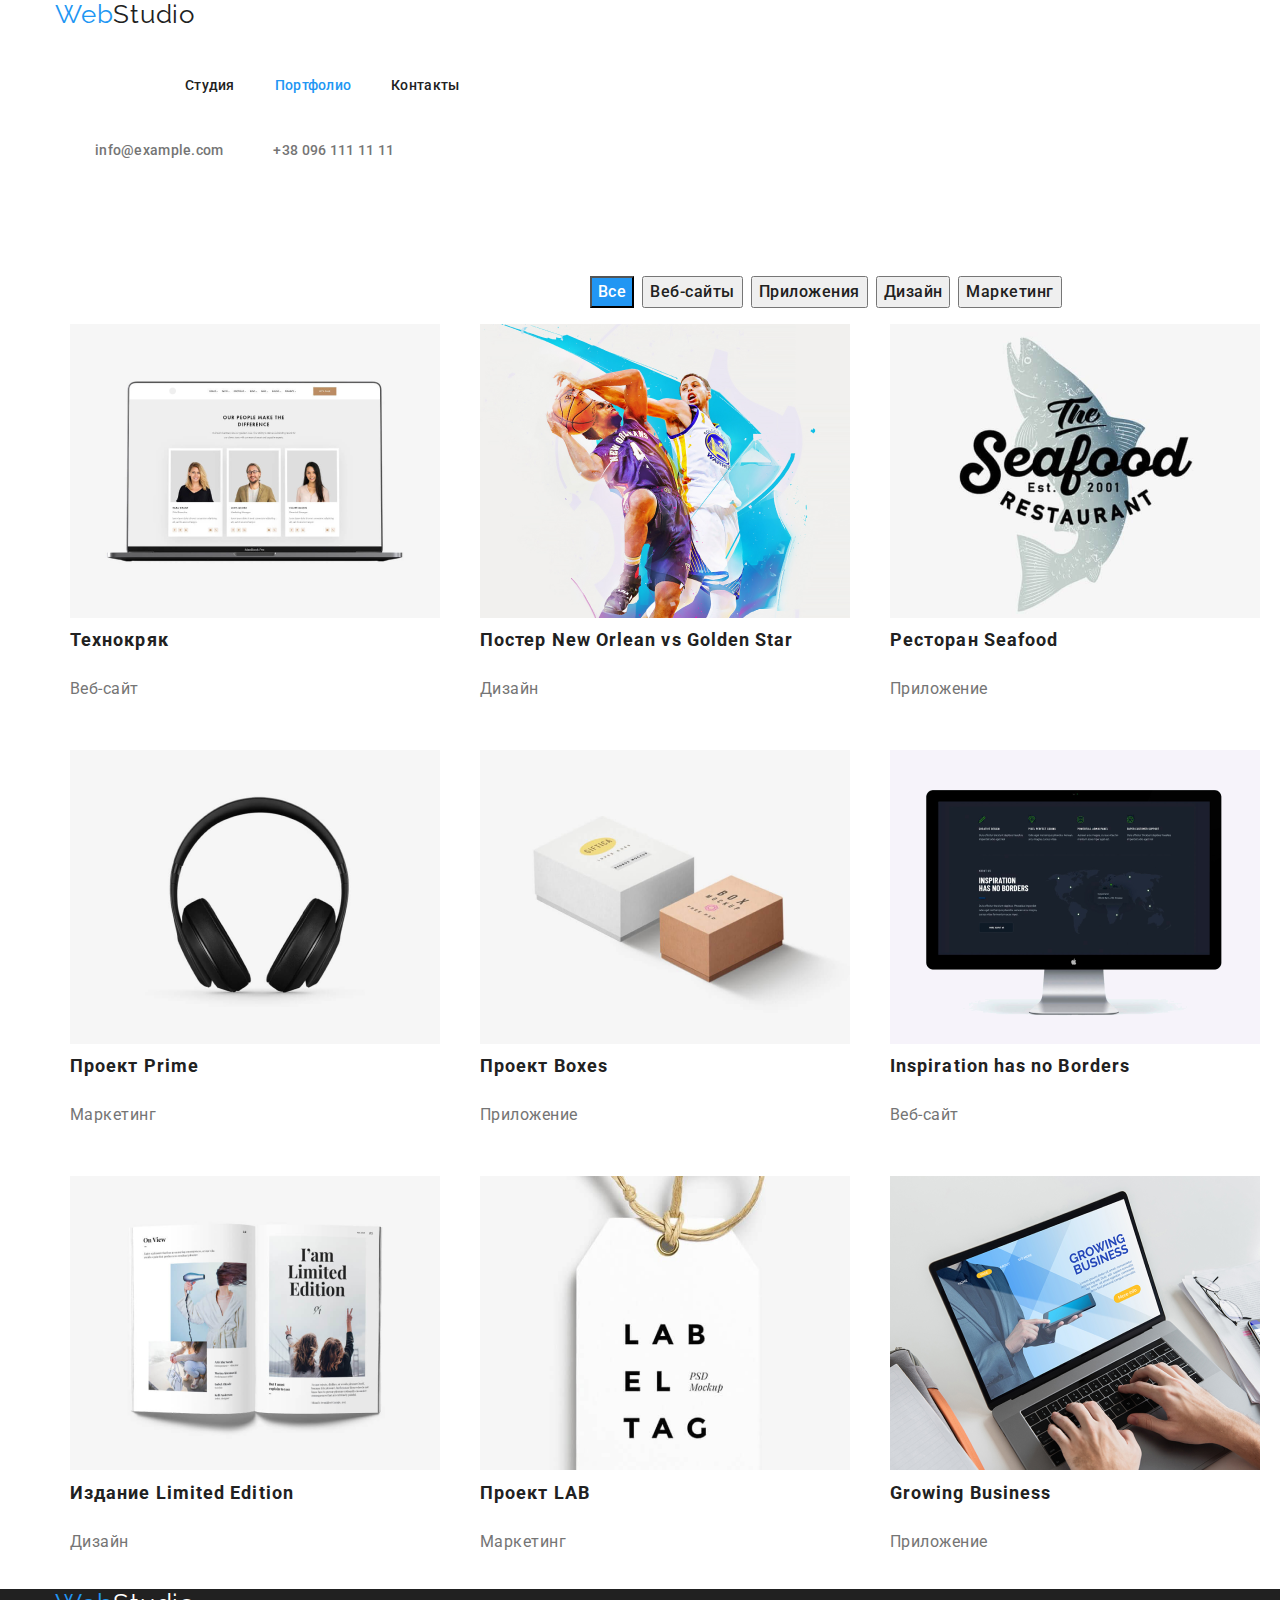
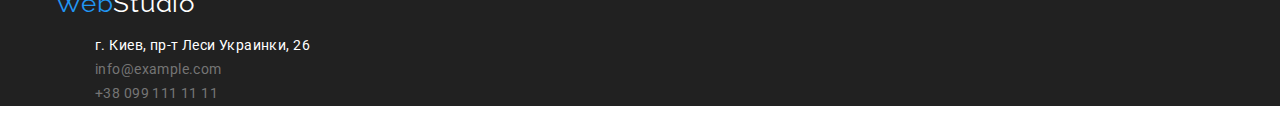
==== portfolio.html @ 7c1ab74b "HW3" ====
<!DOCTYPE html>
<html lang="en">
  <head>
    <meta charset="UTF-8" />
    <meta http-equiv="X-UA-Compatible" content="IE=edge" />
    <meta name="viewport" content="width=device-width, initial-scale=1.0" />
    <title>Document</title>
    <link rel="preconnect" href="https://fonts.googleapis.com" />
    <link rel="preconnect" href="https://fonts.gstatic.com" crossorigin />
    <link
      href="https://fonts.googleapis.com/css2?family=Raleway:wght@700&family=Roboto:wght@400;500;700;900&display=swap"
      rel="stylesheet"
    />
    <link rel="stylesheet" href="./modern-normalize.css" />
    <link rel="stylesheet" href="./CSS/styles.css" />
  </head>
  <body>
    <header class="page-header">
      <div class="container">
        <a href="./index.html" class="logo">
          Web<span class="logo_second">Studio</span>
        </a>
        <nav>
          <ul class="site-nav">
            <li class="item"><a href="./index.html" class="link">Студия</a></li>
            <li class="item">
              <a href="./portfolio.html" class="link current">Портфолио</a>
            </li>
            <li class="item"><a href="" class="link">Контакты</a></li>
          </ul>
        </nav>
        <ul class="auth-nav">
          <li class="item">
            <a href="mailto:info@example.com" class="link">info@example.com</a>
          </li>
          <li class="item">
            <a href="tel:+380961111111" class="link">+38 096 111 11 11</a>
          </li>
        </ul>
      </div>
    </header>
    <main>
      <!--Наши проекты-->
      <section class="project">
        <div class="container">
          <h1 class="title">Проекты</h1>
          <ul class="btn">
            <li class="item">
              <button class="current" type="button">Все</button>
            </li>
            <li class="item">
              <button class="filter-button" type="button">Веб-сайты</button>
            </li>
            <li class="item">
              <button class="filter-button" type="button">Приложения</button>
            </li>
            <li class="item">
              <button class="filter-button" type="button">Дизайн</button>
            </li>
            <li class="item">
              <button class="filter-button" type="button">Маркетинг</button>
            </li>
          </ul>
          <ul class="projects">
            <li class="element">
              <img src="./img/techno.png" alt="Технокряк" width="370" />
              <h2 class="link">Технокряк</h2>
              <p class="text">Веб-сайт</p>
            </li>
            <li class="element">
              <img
                src="./img/ball.png"
                alt="Постер New Orlean vs Golden Star"
                width="370"
              />
              <h2 class="link">Постер New Orlean vs Golden Star</h2>
              <p class="text">Дизайн</p>
            </li>
            <li class="element">
              <img src="./img/4.png" alt="Ресторан Seafood" width="370" />
              <h2 class="link">Ресторан Seafood</h2>
              <p class="text">Приложение</p>
            </li>
            <li class="element">
              <img src="./img/5.png" alt="Проект Prime" width="370" />
              <h2 class="link">Проект Prime</h2>
              <p class="text">Маркетинг</p>
            </li>
            <li class="element">
              <img src="./img/6.png" alt="Проект Boxes" width="370" />
              <h2 class="link">Проект Boxes</h2>
              <p class="text">Приложение</p>
            </li>
            <li class="element">
              <img
                src="./img/7.png"
                alt="Inspiration has no Borders"
                width="370"
              />
              <h2 class="link">Inspiration has no Borders</h2>
              <p class="text">Веб-сайт</p>
            </li>
            <li class="element">
              <img
                src="./img/8.png"
                alt="Издание Limited Edition"
                width="370"
              />
              <h2 class="link">Издание Limited Edition</h2>
              <p class="text">Дизайн</p>
            </li>
            <li class="element">
              <img src="./img/9.png" alt="Проект LAB" width="370" />
              <h2 class="link">Проект LAB</h2>
              <p class="text">Маркетинг</p>
            </li>
            <li class="element">
              <img src="./img/10.png" alt="Growing Business" width="370" />
              <h2 class="link">Growing Business</h2>
              <p class="text">Приложение</p>
            </li>
          </ul>
        </div>
      </section>
    </main>
    <footer class="end-page">
      <div class="container">
        <a href="./index.html" class="logo"
          >Web<span class="logo_second_color">Studio</span></a
        >
        <address>
          <ul class="address-section">
            <li><a href="" class="link">г. Киев, пр-т Леси Украинки, 26</a></li>
            <li>
              <a href="mailto:info@example.com" class="text"
                >info@example.com</a
              >
            </li>
            <li>
              <a href="tel:+380991111111" class="text">+38 099 111 11 11</a>
            </li>
          </ul>
        </address>
      </div>
    </footer>
  </body>
</html>
---- CSS/styles.css ----
:root {
  --primary-text-color: #757575;
  --litle-text-color: #212121;
  --accent-color: #2196f3;
  --additional-color: #ffffff;
}
body {
  font-family: Roboto, sans-serif;
  color: var(--primary-text-color);
}
ul {
  list-style: none;
}

.container {
  width: 1200px;
  margin-left: auto;
  margin-right: auto;
  padding-left: 15px;
  padding-right: 15px;
}
h1,
h2,
h3 {
  margin: 0;
  padding: 0;
}

.link {
  margin: 0;
  padding: 0;
  list-style: none;
}

/*logo*/
.logo {
  font-family: Raleway, sans-serif;
  font-size: 26px;
  line-height: 1.12;
  letter-spacing: 0.03em;
  color: var(--accent-color);
  text-decoration: none;
}
.logo_second {
  color: var(--litle-text-color);
}

/*site-nave*/

.site-nav {
  display: flex;
  margin-left: 90px;
}
.auth-nav {
  display: flex;
  margin-left: auto;
}

.site-nav .item {
  margin-right: 40px;
}
.site-nav .item:last-child {
  margin-right: 0;
}

.site-nav .link {
  display: block;
  padding-top: 32px;
  padding-bottom: 32px;
  color: var(--litle-text-color);
  text-decoration: none;
  font-weight: 500;
  font-size: 14px;
  line-height: 1.14x;
  letter-spacing: 0.02em;
}
.site-nav .link:hover,
.site-nav .link:focus {
  color: var(--accent-color);
  display: block;
}
.site-nav .link.current {
  color: var(--accent-color);
}
.auth-nav .item + .item {
  margin-left: 50px;
}
.auth-nav .link {
  color: var(--primary-text-color);
  text-decoration: none;
  font-weight: 500;
  font-size: 14px;
  line-height: 1.14;
  letter-spacing: 0.02em;
}
.auth-nav .link:hover,
.auth-nav .link:focus {
  color: var(--accent-color);
  display: block;
}
.auth-nav .link.current {
  color: var(--accent-color);
}
.hero {
  background: rgba(47, 48, 58, 1);
  text-align: center;
}

.hero .title {
  color: var(--additional-color);
  font-weight: 900;
  font-size: 44px;
  line-height: 1.36;

  letter-spacing: 0.06em;
  padding-top: 200px;
  padding-bottom: 280px;
}
.hero .text {
  font-weight: 700;
  font-size: 16px;
  line-height: 1.8;
  background-color: var(--accent-color);
  color: var(--additional-color);
  margin-left: auto;
  margin-right: auto;
  cursor: pointer;
  display: inline-block;
  padding: 11px 34px;
}

/*Наши преимущества */
.section {
  padding-top: 94px;
  padding-bottom: 94px;
}
.feature-list {
  display: flex;
  align-items: center;
  padding: 0;
}
.feature-list .item {
  width: 270px;
  height: 75px;
  left: 215px;
  top: 800px;
}
.feature-list .title {
  font-weight: 700;
  font-size: 14px;
  line-height: 1.14;
  letter-spacing: 0.03em;
  text-transform: uppercase;
  color: var(--litle-text-color);
  padding-bottom: 10px;
  align-items: center;
}
.feature-list .text {
  font-weight: 400;
  font-size: 14px;
  line-height: 1.7;
  color: var(--primary-text-color);
  letter-spacing: 0.03em;
}

.section-title {
  align-items: center;
  margin-bottom: 50px;
  font-weight: 700;
  font-size: 36px;
  line-height: 1.16;
  letter-spacing: 0.03em;
  color: var(--litle-text-color);
}
.works-list {
  display: flex;
}
.works {
  margin-right: 30px;
}
.workers-list {
  display: flex;
}
.works-img {
  margin-right: 30px;
}
.workers-list .title {
  font-size: 16px;
  line-height: 1.18;
  color: var(--litle-text-color);
}
.workers-list .text {
  font-weight: 400;
  font-size: 16px;
  line-height: 1.18;
  color: var(--primary-text-color);
}
.end-page {
  background-color: var(--litle-text-color);
}
.logo_second_color {
  color: var(--additional-color);
}
.address-section .link {
  font-weight: 400;
  font-size: 14px;
  line-height: 1.7;
  color: var(--additional-color);
  letter-spacing: 0.03em;
  text-decoration: none;
  font-style: normal;
}
.address-section .text {
  font-weight: 400;
  font-size: 14px;
  line-height: 1.71;
  letter-spacing: 0.03em;
  color: var(--primary-text-color);
  text-decoration: none;
  font-style: normal;
}

/*portfolio section */
.btn {
  margin-left: 495px;
  margin-right: auto;
}
.btn .item + .item {
  margin-left: 8px;
}
.btn .item {
  margin-top: 100px;
}

.btn .current {
  font-weight: 500;
  font-size: 16px;
  line-height: 1.62;
  text-align: center;
  letter-spacing: 0.03em;
  color: var(--additional-color);
  background-color: var(--accent-color);
}
.btn .filter-button {
  font-weight: 500;
  font-size: 16px;
  line-height: 1.62;
  text-align: center;
  letter-spacing: 0.03em;
  color: var(--litle-text-color);
  cursor: pointer;
}
.btn .filter-button:hover,
.btn .filter-button:focus {
  background-color: var(--accent-color);
  color: var(--additional-color);
}
.projects .link {
  font-weight: 700;
  font-size: 18px;
  line-height: 2;
  letter-spacing: 0.06em;
  color: var(--litle-text-color);
}
.projects .text {
  font-weight: 400;
  font-size: 16px;
  line-height: 1.88;
  letter-spacing: 0.03em;
  color: var(--primary-text-color);
}
.project .title {
  display: none;
}
.project .btn {
  display: flex;
}

.projects {
  display: flex;
  flex-wrap: wrap;
  width: 1230px;
  padding-left: 15px;
  padding-right: 15px;
  margin-left: auto;
  margin-right: auto;
}
.element {
  width: calc((100% - 60px) / 3);
  margin-right: 30px;
  margin-bottom: 30px;
}
.element:nth-child(3n) {
  margin-right: 0px;
}
.element:nth-last-child(-n + 3) {
  margin-bottom: 0px;
}
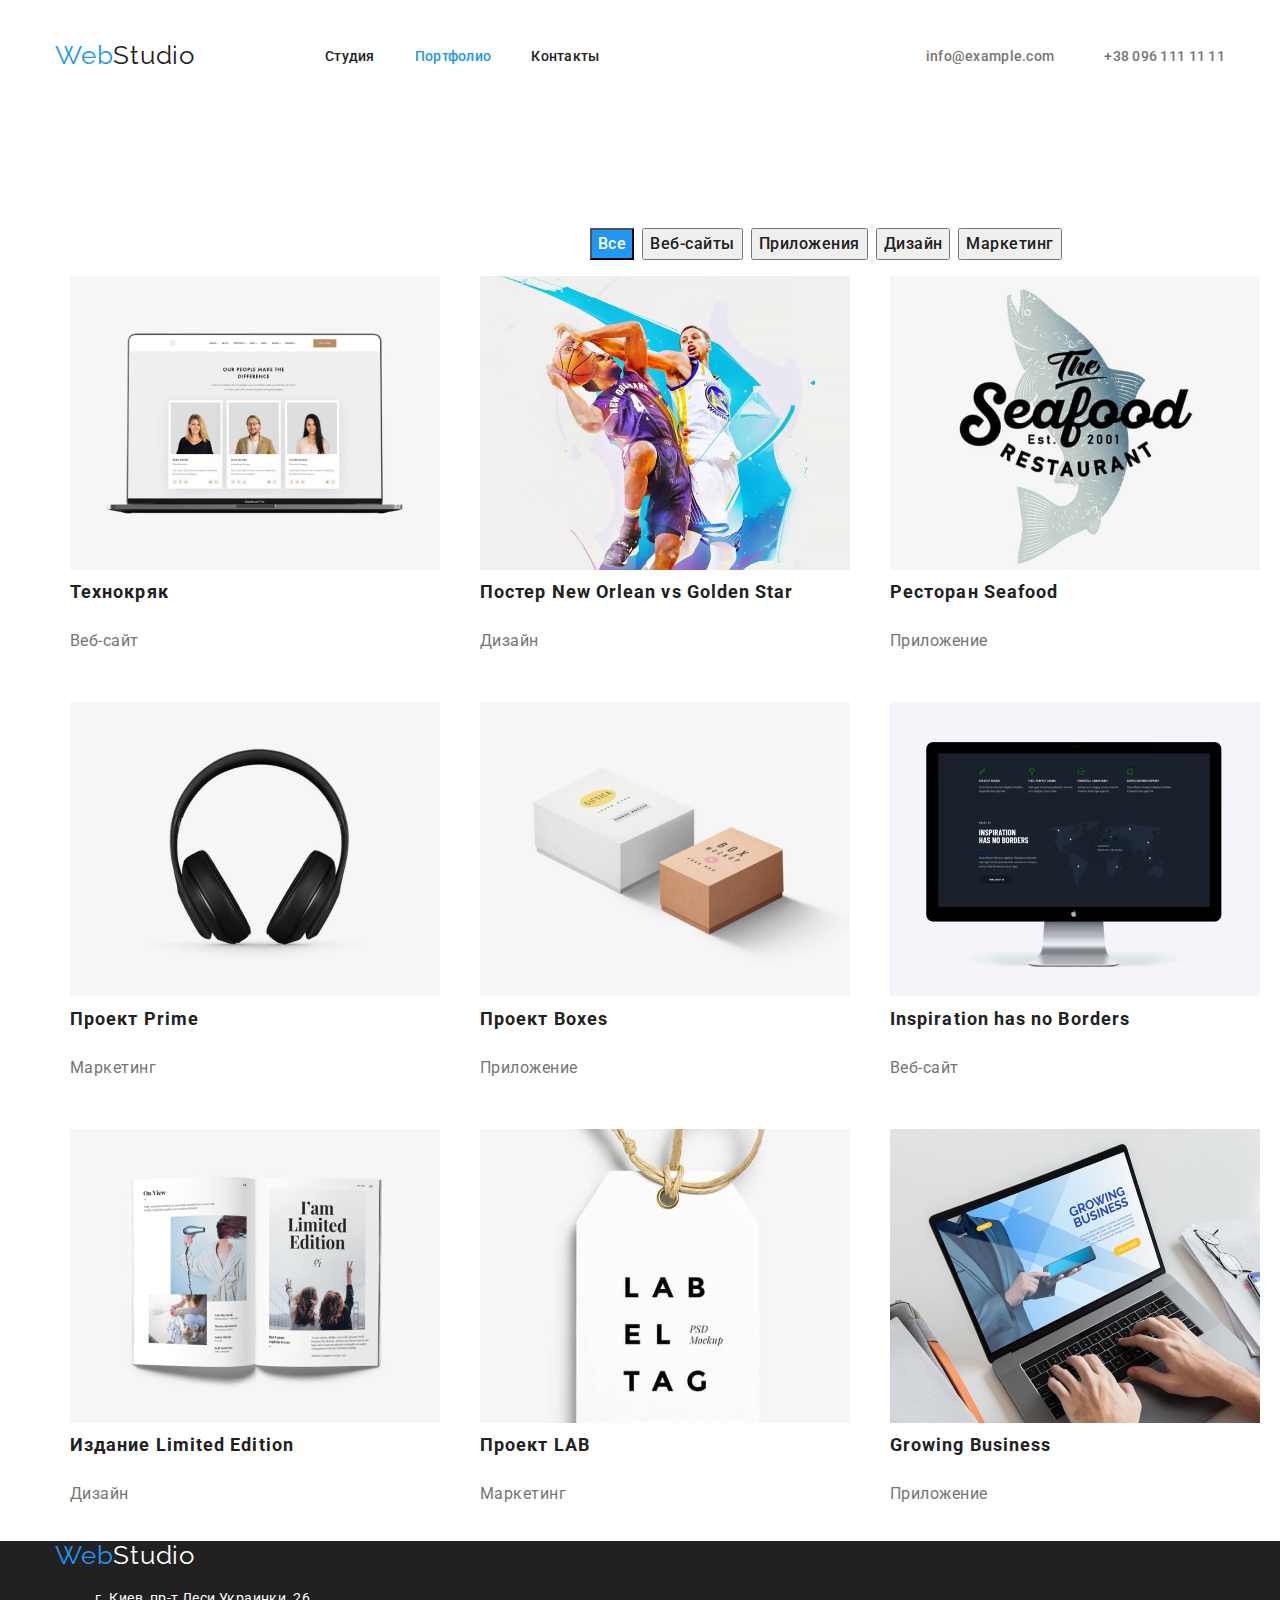
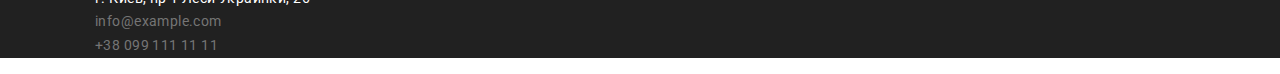
==== commit e4131b30: "HW3" ====
--- a/portfolio.html
+++ b/portfolio.html
@@ -17,26 +17,32 @@
   <body>
     <header class="page-header">
       <div class="container">
-        <a href="./index.html" class="logo">
-          Web<span class="logo_second">Studio</span>
-        </a>
-        <nav>
-          <ul class="site-nav">
-            <li class="item"><a href="./index.html" class="link">Студия</a></li>
+        <div class="header-content">
+          <a href="./index.html" class="logo">
+            Web<span class="logo_second">Studio</span>
+          </a>
+          <nav>
+            <ul class="site-nav">
+              <li class="item">
+                <a href="./index.html" class="link">Студия</a>
+              </li>
+              <li class="item">
+                <a href="./portfolio.html" class="link current">Портфолио</a>
+              </li>
+              <li class="item"><a href="" class="link">Контакты</a></li>
+            </ul>
+          </nav>
+          <ul class="auth-nav">
             <li class="item">
-              <a href="./portfolio.html" class="link current">Портфолио</a>
+              <a href="mailto:info@example.com" class="link"
+                >info@example.com</a
+              >
             </li>
-            <li class="item"><a href="" class="link">Контакты</a></li>
+            <li class="item">
+              <a href="tel:+380961111111" class="link">+38 096 111 11 11</a>
+            </li>
           </ul>
-        </nav>
-        <ul class="auth-nav">
-          <li class="item">
-            <a href="mailto:info@example.com" class="link">info@example.com</a>
-          </li>
-          <li class="item">
-            <a href="tel:+380961111111" class="link">+38 096 111 11 11</a>
-          </li>
-        </ul>
+        </div>
       </div>
     </header>
     <main>
--- a/CSS/styles.css
+++ b/CSS/styles.css
@@ -31,6 +31,10 @@
   padding: 0;
   list-style: none;
 }
+.header-content {
+  align-items: center;
+  display: flex;
+}
 
 /*logo*/
 .logo {
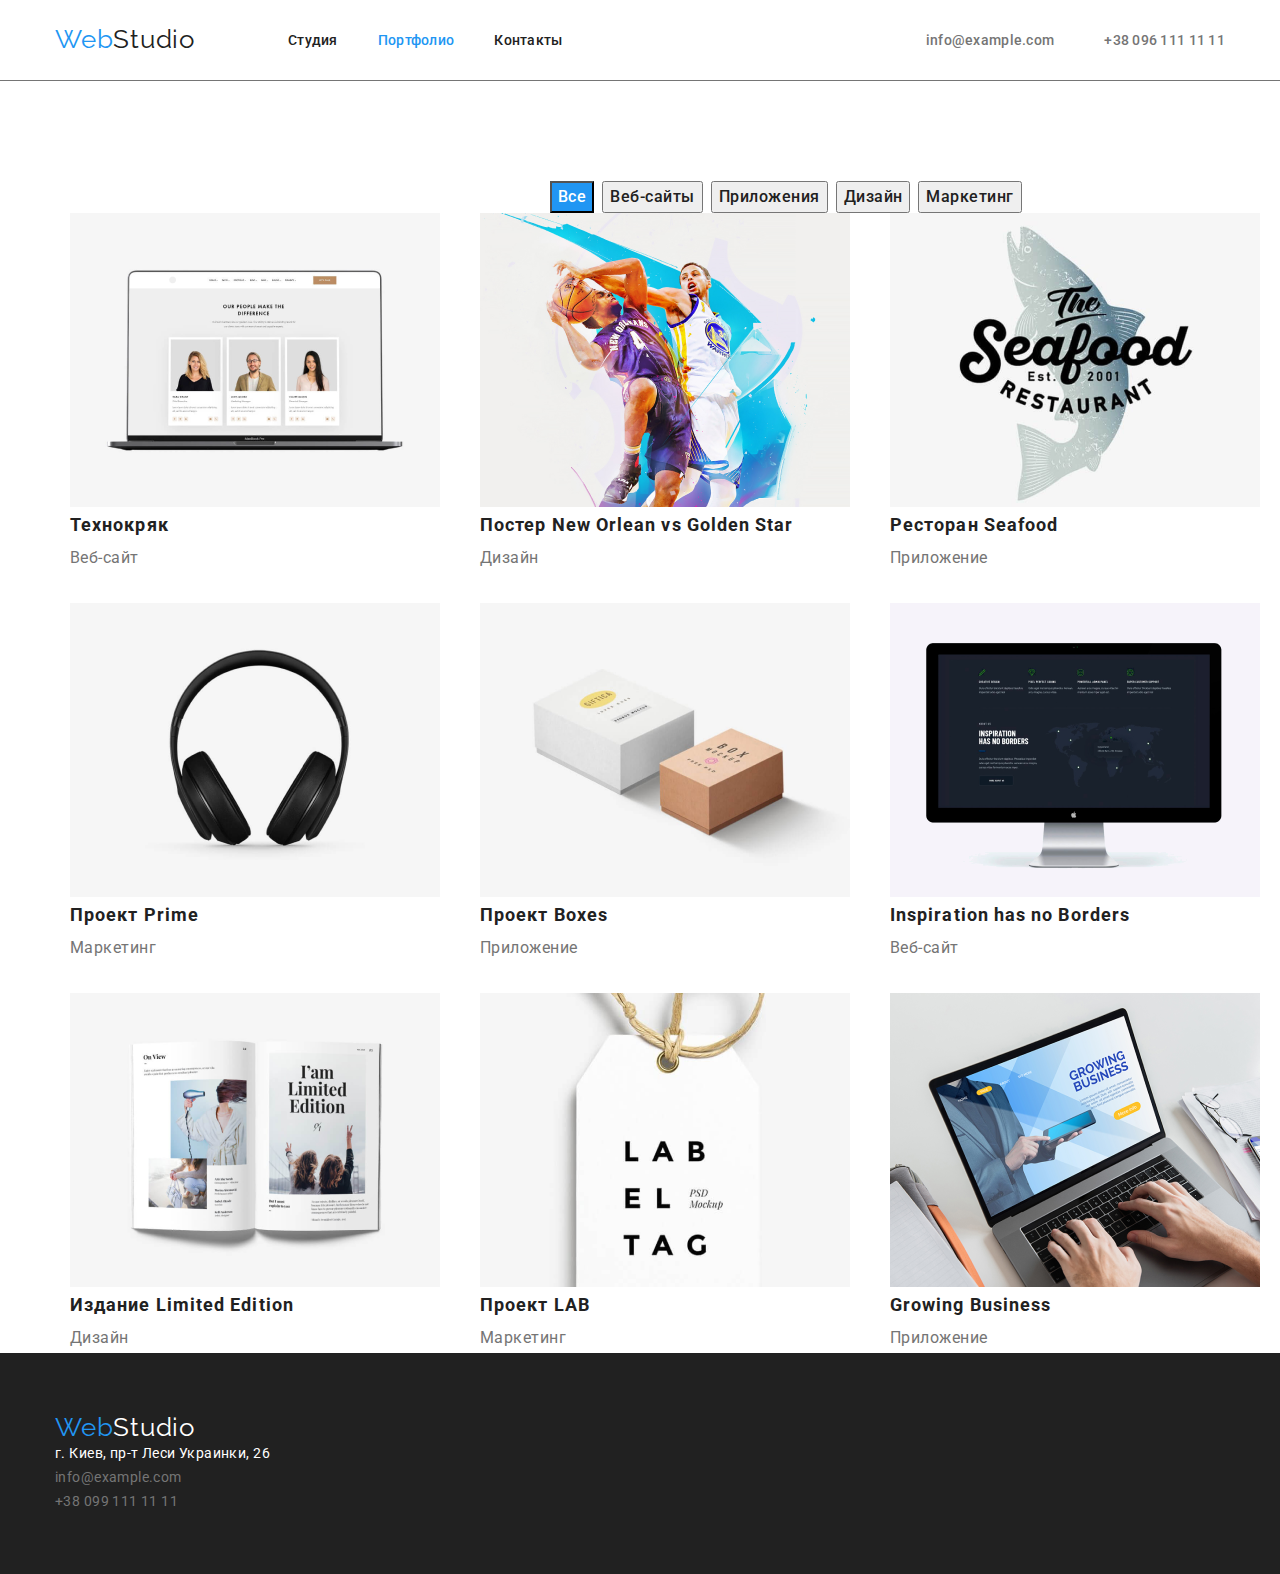
==== commit a15289e1: "HW3" ====
--- a/portfolio.html
+++ b/portfolio.html
@@ -21,7 +21,7 @@
           <a href="./index.html" class="logo">
             Web<span class="logo_second">Studio</span>
           </a>
-          <nav>
+          <nav class="nav-block">
             <ul class="site-nav">
               <li class="item">
                 <a href="./index.html" class="link">Студия</a>
--- a/CSS/styles.css
+++ b/CSS/styles.css
@@ -9,6 +9,8 @@
   color: var(--primary-text-color);
 }
 ul {
+  margin: 0;
+  padding: 0;
   list-style: none;
 }
 
@@ -16,12 +18,12 @@
   width: 1200px;
   margin-left: auto;
   margin-right: auto;
-  padding-left: 15px;
-  padding-right: 15px;
+  padding: 0 15px;
 }
 h1,
 h2,
-h3 {
+h3,
+p {
   margin: 0;
   padding: 0;
 }
@@ -34,6 +36,9 @@
 .header-content {
   align-items: center;
   display: flex;
+}
+.page-header {
+  border-bottom: 1px solid;
 }
 
 /*logo*/
@@ -50,10 +55,12 @@
 }
 
 /*site-nave*/
+.nav-block {
+  margin-left: 93px;
+}
 
 .site-nav {
   display: flex;
-  margin-left: 90px;
 }
 .auth-nav {
   display: flex;
@@ -69,8 +76,7 @@
 
 .site-nav .link {
   display: block;
-  padding-top: 32px;
-  padding-bottom: 32px;
+  padding: 32px 0;
   color: var(--litle-text-color);
   text-decoration: none;
   font-weight: 500;
@@ -108,6 +114,7 @@
 .hero {
   background: rgba(47, 48, 58, 1);
   text-align: center;
+  padding: 200px 0;
 }
 
 .hero .title {
@@ -115,12 +122,10 @@
   font-weight: 900;
   font-size: 44px;
   line-height: 1.36;
-
   letter-spacing: 0.06em;
-  padding-top: 200px;
-  padding-bottom: 280px;
-}
-.hero .text {
+  margin-top: 30px;
+}
+.hero .button {
   font-weight: 700;
   font-size: 16px;
   line-height: 1.8;
@@ -130,13 +135,27 @@
   margin-right: auto;
   cursor: pointer;
   display: inline-block;
-  padding: 11px 34px;
+  padding: 10px 32px;
+  margin-top: 30px;
+  border-color: transparent;
+  letter-spacing: 0.06em;
+  border-radius: 4px;
 }
 
 /*Наши преимущества */
 .section {
   padding-top: 94px;
   padding-bottom: 94px;
+}
+.hide {
+  position: absolute;
+  width: 1px;
+  height: 1px;
+  margin: -1px;
+  padding: 0;
+  overflow: hidden;
+  border: 0;
+  clip: rect(0 0 0 0);
 }
 .feature-list {
   display: flex;
@@ -168,7 +187,7 @@
 }
 
 .section-title {
-  align-items: center;
+  text-align: center;
   margin-bottom: 50px;
   font-weight: 700;
   font-size: 36px;
@@ -179,9 +198,17 @@
 .works-list {
   display: flex;
 }
+img {
+  display: block;
+  max-width: 100%;
+  height: auto;
+}
 .works {
   margin-right: 30px;
 }
+.team {
+  background: #f5f4fa;
+}
 .workers-list {
   display: flex;
 }
@@ -189,21 +216,51 @@
   margin-right: 30px;
 }
 .workers-list .title {
+  font-weight: 500;
   font-size: 16px;
   line-height: 1.18;
   color: var(--litle-text-color);
+  text-align: center;
+  letter-spacing: 0.03em;
 }
 .workers-list .text {
   font-weight: 400;
+  line-height: 19px;
   font-size: 16px;
   line-height: 1.18;
   color: var(--primary-text-color);
+  text-align: center;
+  letter-spacing: 0.03em;
+  margin-top: 10px;
+}
+.team-section {
+  padding-top: 30px;
+  padding-bottom: 30px;
 }
 .end-page {
+  padding: 60px 0;
   background-color: var(--litle-text-color);
 }
+
 .logo_second_color {
   color: var(--additional-color);
+}
+.address {
+  font-style: normal;
+  font-size: 14px;
+  line-height: 1.71;
+  letter-spacing: 0.03em;
+  margin-top: 30px;
+}
+.address-section {
+  margin-bottom: 0;
+  padding: 0;
+}
+.address .street {
+  margin-bottom: 9px;
+}
+.address .mail {
+  margin-bottom: 9px;
 }
 .address-section .link {
   font-weight: 400;
@@ -278,6 +335,8 @@
 }
 .project .btn {
   display: flex;
+}
+.project .item {
 }
 
 .projects {
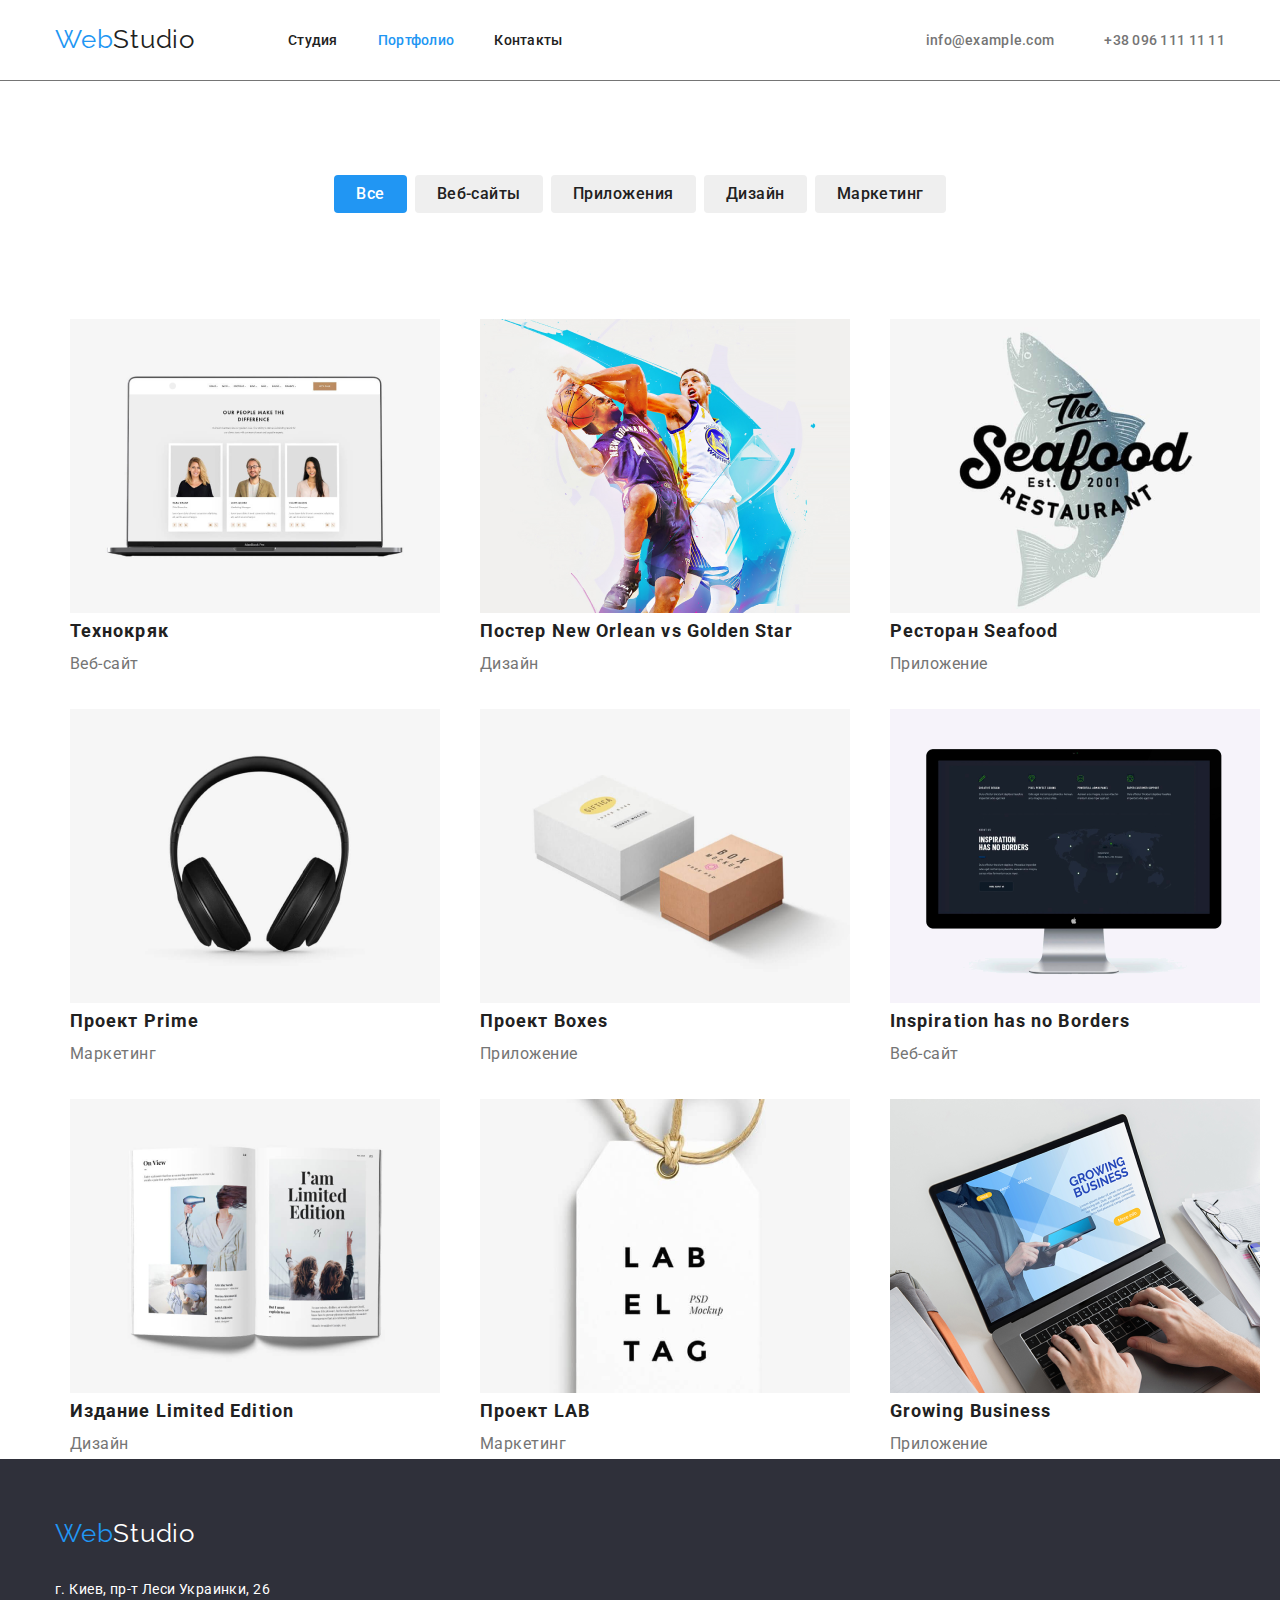
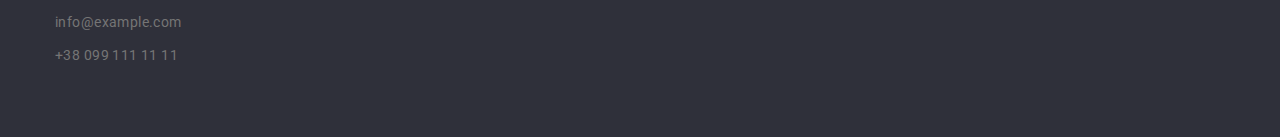
==== commit f5d43d15: "HW3" ====
--- a/portfolio.html
+++ b/portfolio.html
@@ -131,18 +131,22 @@
     </main>
     <footer class="end-page">
       <div class="container">
-        <a href="./index.html" class="logo"
-          >Web<span class="logo_second_color">Studio</span></a
-        >
-        <address>
+        <p class="logo-footer">
+          <a href="./index.html" class="logo"
+            >Web<span class="logo_second_color">Studio</span></a
+          >
+        </p>
+        <address class="address">
           <ul class="address-section">
-            <li><a href="" class="link">г. Киев, пр-т Леси Украинки, 26</a></li>
-            <li>
+            <li class="street">
+              <a href="" class="link">г. Киев, пр-т Леси Украинки, 26</a>
+            </li>
+            <li class="mail">
               <a href="mailto:info@example.com" class="text"
                 >info@example.com</a
               >
             </li>
-            <li>
+            <li class="mail">
               <a href="tel:+380991111111" class="text">+38 099 111 11 11</a>
             </li>
           </ul>
--- a/CSS/styles.css
+++ b/CSS/styles.css
@@ -236,10 +236,13 @@
 .team-section {
   padding-top: 30px;
   padding-bottom: 30px;
+  box-shadow: 0px 1px 3px rgba(0, 0, 0, 0.12), 0px 1px 1px rgba(0, 0, 0, 0.14),
+    0px 2px 1px rgba(0, 0, 0, 0.2);
+  border-radius: 0px 0px 4px 4px;
 }
 .end-page {
   padding: 60px 0;
-  background-color: var(--litle-text-color);
+  background-color: #2f303a;
 }
 
 .logo_second_color {
@@ -282,15 +285,29 @@
 }
 
 /*portfolio section */
+.project .title {
+  position: absolute;
+  width: 1px;
+  height: 1px;
+  margin: -1px;
+  padding: 0;
+  overflow: hidden;
+  border: 0;
+  clip: rect(0 0 0 0);
+}
 .btn {
-  margin-left: 495px;
   margin-right: auto;
+  display: flex;
+  justify-content: center;
+  margin-bottom: 50px;
 }
 .btn .item + .item {
   margin-left: 8px;
 }
 .btn .item {
-  margin-top: 100px;
+  margin-top: 94px;
+  padding-bottom: 56px;
+  align-items: center;
 }
 
 .btn .current {
@@ -301,6 +318,12 @@
   letter-spacing: 0.03em;
   color: var(--additional-color);
   background-color: var(--accent-color);
+  cursor: pointer;
+  border-radius: 4px;
+  cursor: pointer;
+  padding: 6px 22px;
+  margin: 0;
+  border: transparent;
 }
 .btn .filter-button {
   font-weight: 500;
@@ -310,6 +333,11 @@
   letter-spacing: 0.03em;
   color: var(--litle-text-color);
   cursor: pointer;
+  border-radius: 4px;
+  cursor: pointer;
+  padding: 6px 22px;
+  margin: 0;
+  border: transparent;
 }
 .btn .filter-button:hover,
 .btn .filter-button:focus {
@@ -322,6 +350,7 @@
   line-height: 2;
   letter-spacing: 0.06em;
   color: var(--litle-text-color);
+  margin: 0;
 }
 .projects .text {
   font-weight: 400;
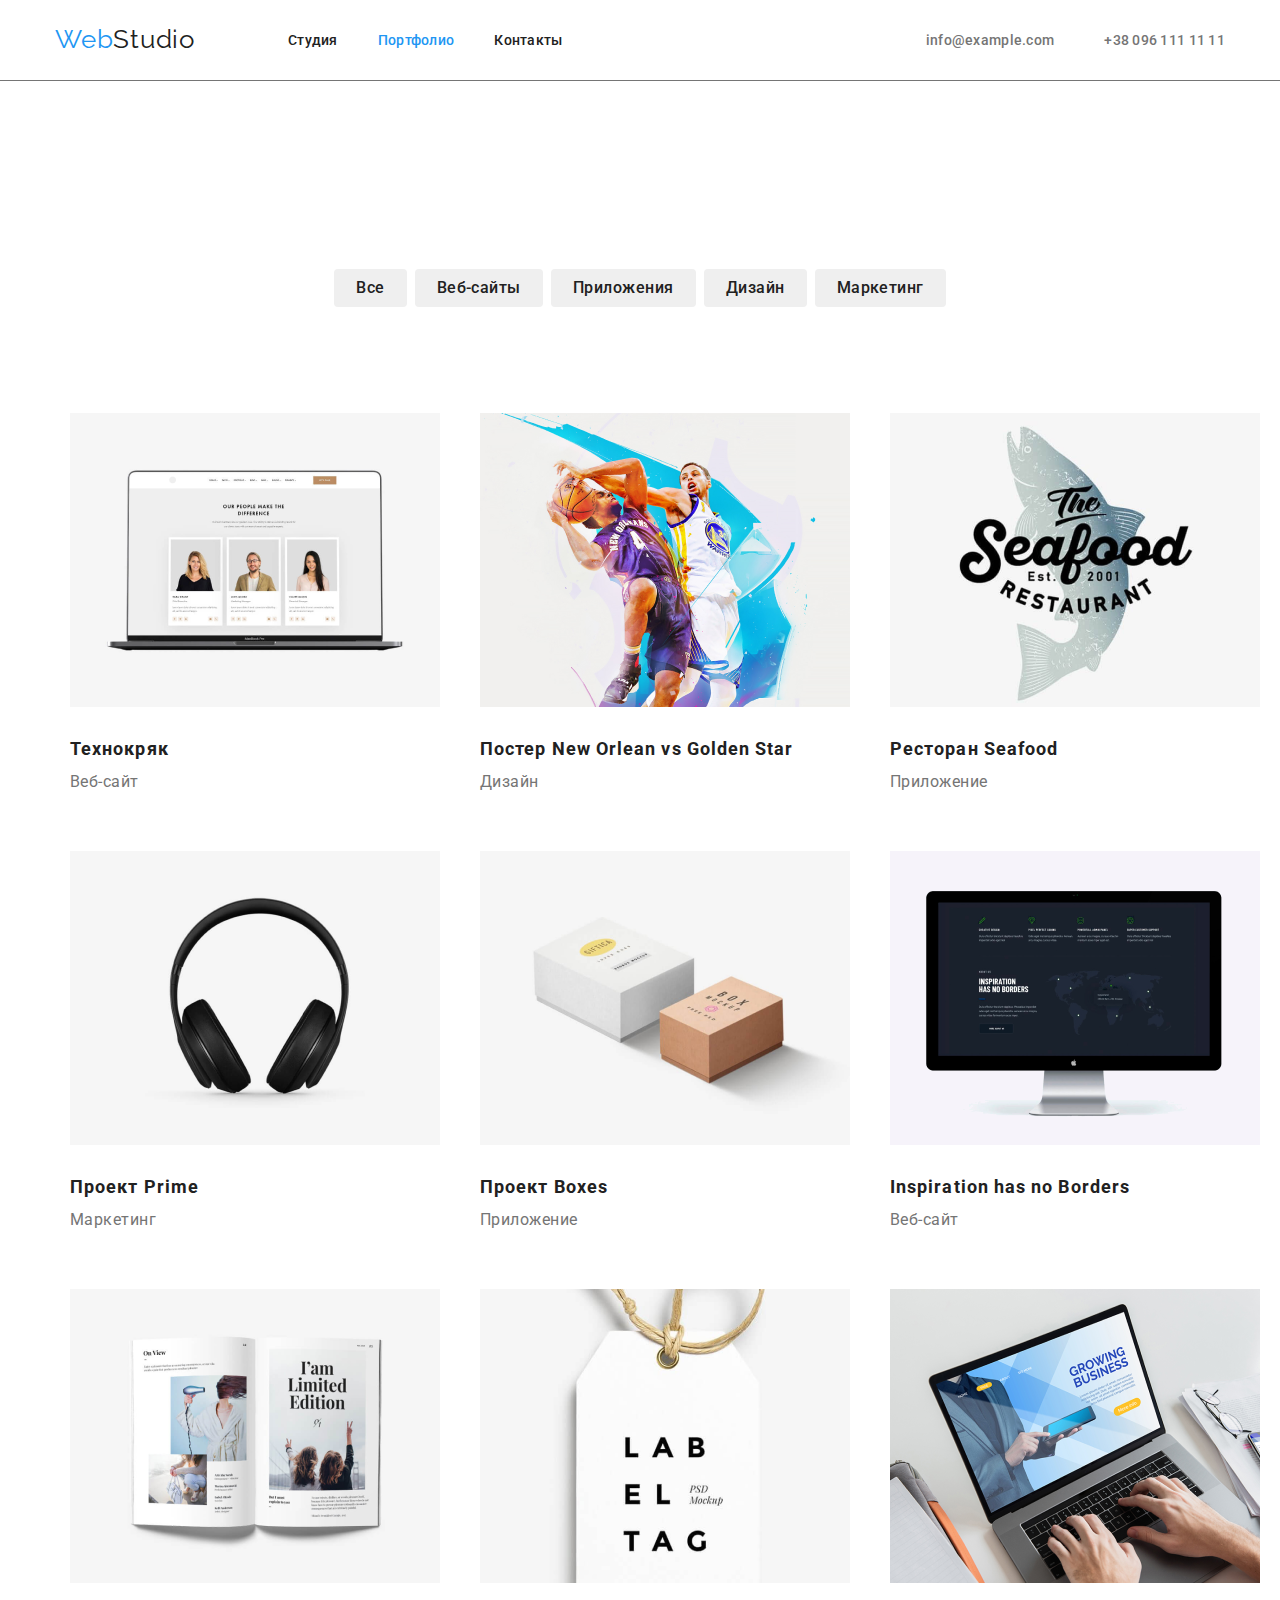
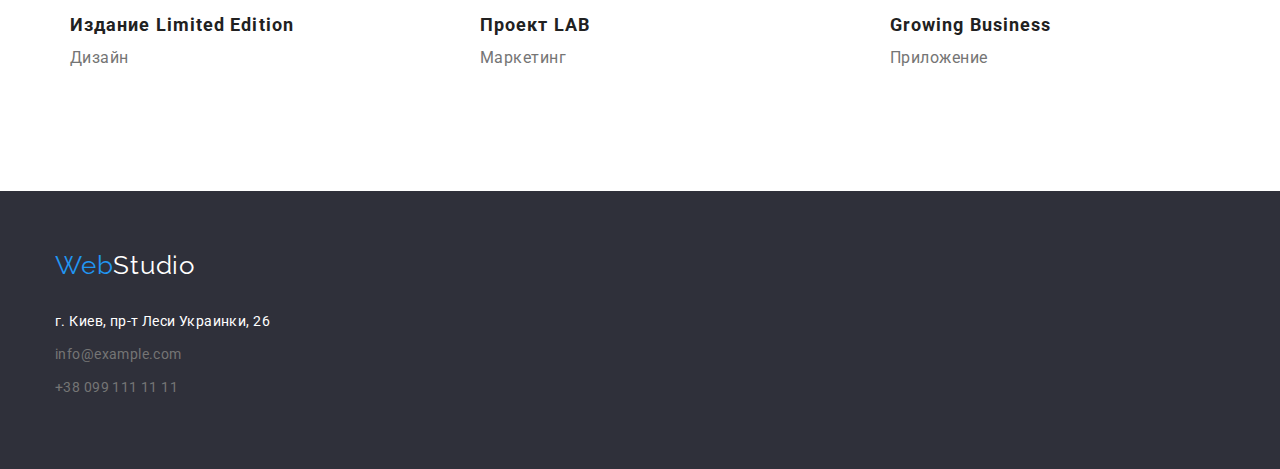
==== commit 6e6f3e88: "HW3" ====
--- a/portfolio.html
+++ b/portfolio.html
@@ -47,12 +47,12 @@
     </header>
     <main>
       <!--Наши проекты-->
-      <section class="project">
+      <section class="section project">
         <div class="container">
           <h1 class="title">Проекты</h1>
           <ul class="btn">
             <li class="item">
-              <button class="current" type="button">Все</button>
+              <button class="filter-button" type="button">Все</button>
             </li>
             <li class="item">
               <button class="filter-button" type="button">Веб-сайты</button>
@@ -70,8 +70,10 @@
           <ul class="projects">
             <li class="element">
               <img src="./img/techno.png" alt="Технокряк" width="370" />
-              <h2 class="link">Технокряк</h2>
-              <p class="text">Веб-сайт</p>
+              <div class="products">
+                <h2 class="link">Технокряк</h2>
+                <p class="text">Веб-сайт</p>
+              </div>
             </li>
             <li class="element">
               <img
@@ -79,23 +81,31 @@
                 alt="Постер New Orlean vs Golden Star"
                 width="370"
               />
-              <h2 class="link">Постер New Orlean vs Golden Star</h2>
-              <p class="text">Дизайн</p>
+              <div class="products">
+                <h2 class="link">Постер New Orlean vs Golden Star</h2>
+                <p class="text">Дизайн</p>
+              </div>
             </li>
             <li class="element">
               <img src="./img/4.png" alt="Ресторан Seafood" width="370" />
-              <h2 class="link">Ресторан Seafood</h2>
-              <p class="text">Приложение</p>
+              <div class="products">
+                <h2 class="link">Ресторан Seafood</h2>
+                <p class="text">Приложение</p>
+              </div>
             </li>
             <li class="element">
               <img src="./img/5.png" alt="Проект Prime" width="370" />
-              <h2 class="link">Проект Prime</h2>
-              <p class="text">Маркетинг</p>
+              <div class="products">
+                <h2 class="link">Проект Prime</h2>
+                <p class="text">Маркетинг</p>
+              </div>
             </li>
             <li class="element">
               <img src="./img/6.png" alt="Проект Boxes" width="370" />
-              <h2 class="link">Проект Boxes</h2>
-              <p class="text">Приложение</p>
+              <div class="products">
+                <h2 class="link">Проект Boxes</h2>
+                <p class="text">Приложение</p>
+              </div>
             </li>
             <li class="element">
               <img
@@ -103,8 +113,10 @@
                 alt="Inspiration has no Borders"
                 width="370"
               />
-              <h2 class="link">Inspiration has no Borders</h2>
-              <p class="text">Веб-сайт</p>
+              <div class="products">
+                <h2 class="link">Inspiration has no Borders</h2>
+                <p class="text">Веб-сайт</p>
+              </div>
             </li>
             <li class="element">
               <img
@@ -112,18 +124,24 @@
                 alt="Издание Limited Edition"
                 width="370"
               />
-              <h2 class="link">Издание Limited Edition</h2>
-              <p class="text">Дизайн</p>
+              <div class="products">
+                <h2 class="link">Издание Limited Edition</h2>
+                <p class="text">Дизайн</p>
+              </div>
             </li>
             <li class="element">
               <img src="./img/9.png" alt="Проект LAB" width="370" />
-              <h2 class="link">Проект LAB</h2>
-              <p class="text">Маркетинг</p>
+              <div class="products">
+                <h2 class="link">Проект LAB</h2>
+                <p class="text">Маркетинг</p>
+              </div>
             </li>
             <li class="element">
               <img src="./img/10.png" alt="Growing Business" width="370" />
-              <h2 class="link">Growing Business</h2>
-              <p class="text">Приложение</p>
+              <div class="products">
+                <h2 class="link">Growing Business</h2>
+                <p class="text">Приложение</p>
+              </div>
             </li>
           </ul>
         </div>
--- a/CSS/styles.css
+++ b/CSS/styles.css
@@ -310,14 +310,13 @@
   align-items: center;
 }
 
-.btn .current {
+.btn .filter-button {
   font-weight: 500;
   font-size: 16px;
   line-height: 1.62;
   text-align: center;
   letter-spacing: 0.03em;
-  color: var(--additional-color);
-  background-color: var(--accent-color);
+  color: var(--litle-text-color);
   cursor: pointer;
   border-radius: 4px;
   cursor: pointer;
@@ -325,24 +324,14 @@
   margin: 0;
   border: transparent;
 }
-.btn .filter-button {
-  font-weight: 500;
-  font-size: 16px;
-  line-height: 1.62;
-  text-align: center;
-  letter-spacing: 0.03em;
-  color: var(--litle-text-color);
-  cursor: pointer;
-  border-radius: 4px;
-  cursor: pointer;
-  padding: 6px 22px;
-  margin: 0;
-  border: transparent;
-}
 .btn .filter-button:hover,
 .btn .filter-button:focus {
   background-color: var(--accent-color);
   color: var(--additional-color);
+}
+.projects {
+  display: flex;
+  flex-wrap: wrap;
 }
 .projects .link {
   font-weight: 700;
@@ -388,3 +377,6 @@
 .element:nth-last-child(-n + 3) {
   margin-bottom: 0px;
 }
+.products {
+  padding: 24px 20px 24px 0;
+}
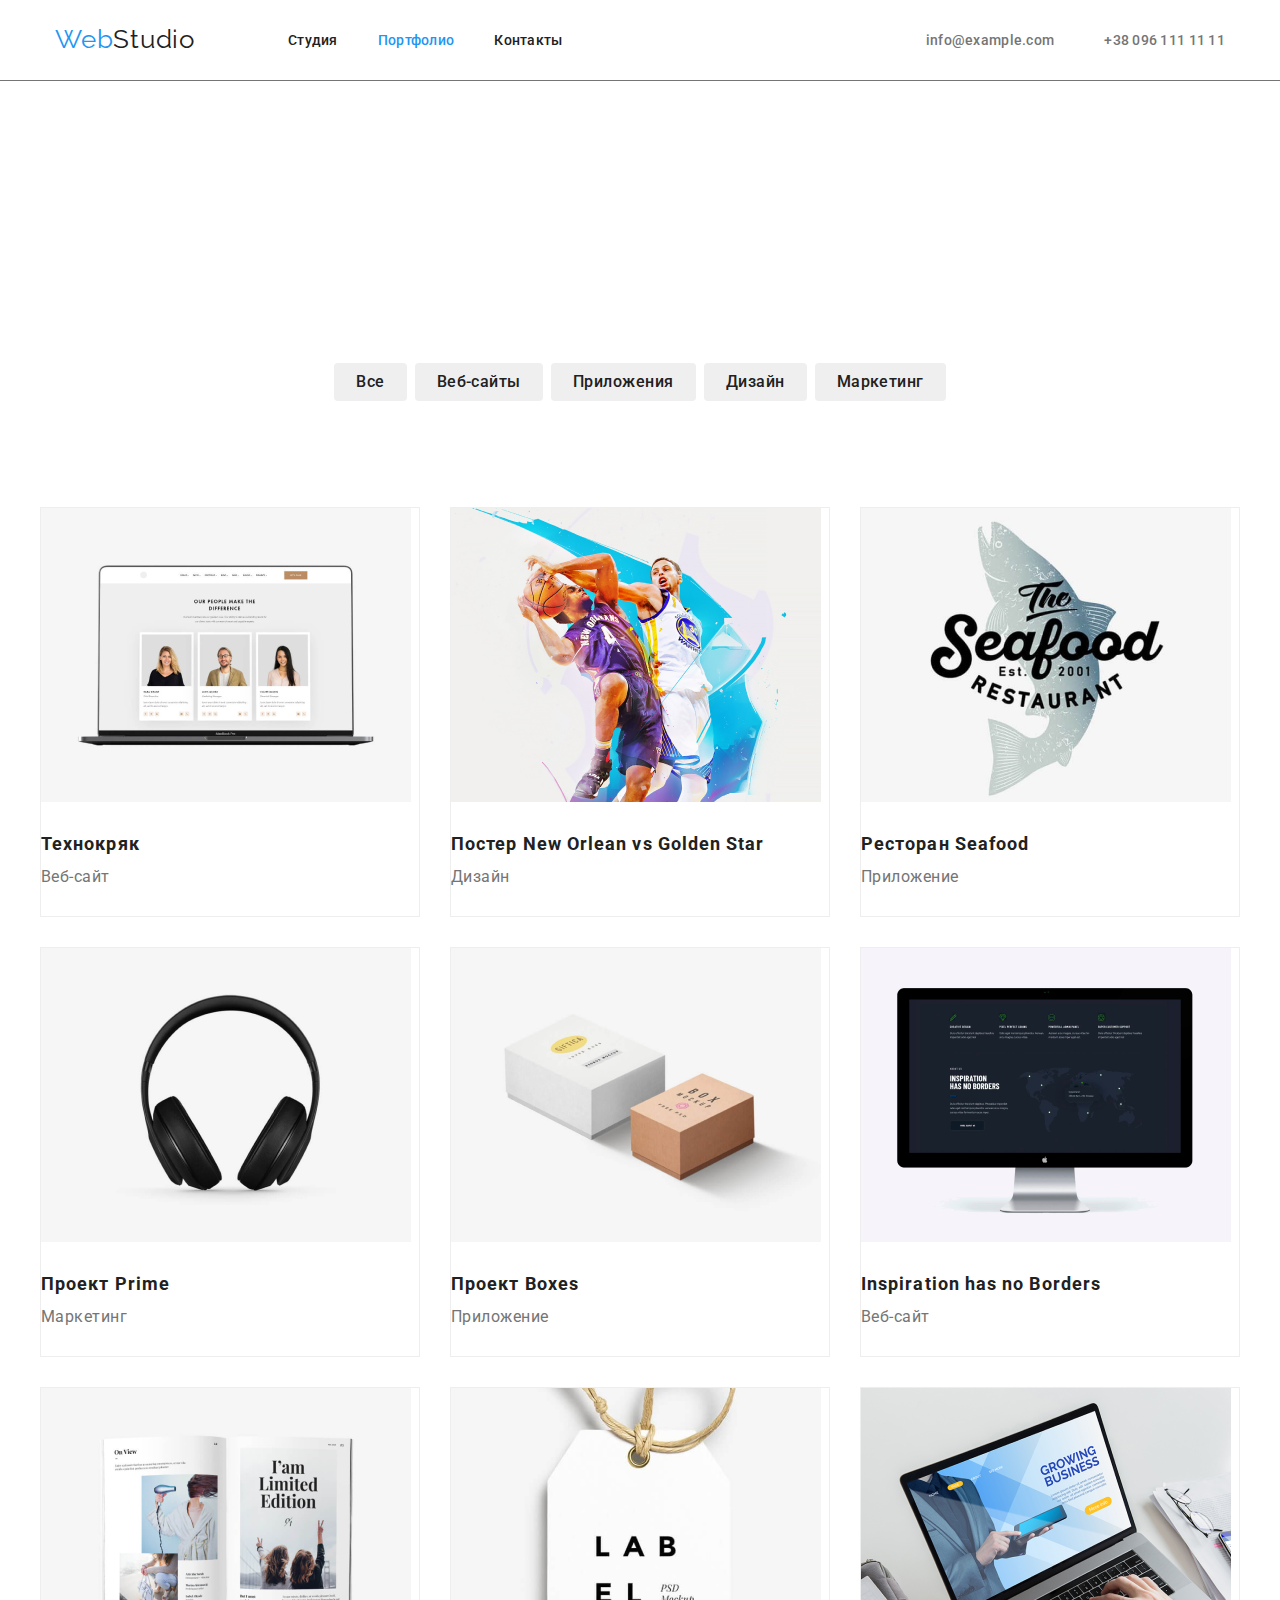
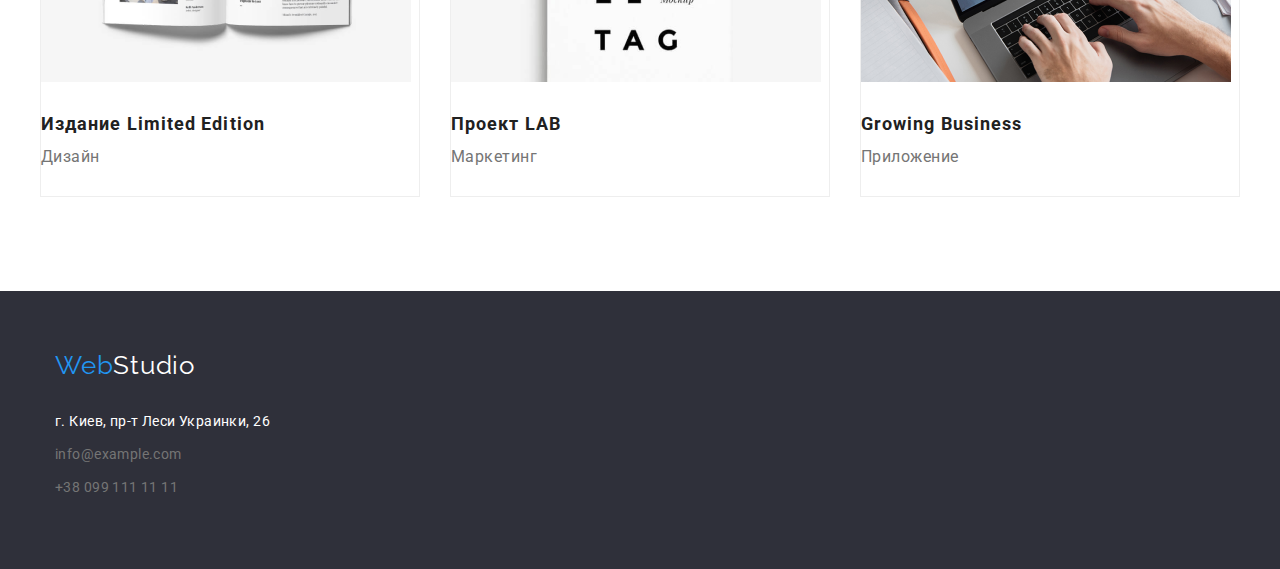
==== commit 0d192174: "HW3" ====
--- a/portfolio.html
+++ b/portfolio.html
@@ -50,23 +50,25 @@
       <section class="section project">
         <div class="container">
           <h1 class="title">Проекты</h1>
-          <ul class="btn">
-            <li class="item">
-              <button class="filter-button" type="button">Все</button>
-            </li>
-            <li class="item">
-              <button class="filter-button" type="button">Веб-сайты</button>
-            </li>
-            <li class="item">
-              <button class="filter-button" type="button">Приложения</button>
-            </li>
-            <li class="item">
-              <button class="filter-button" type="button">Дизайн</button>
-            </li>
-            <li class="item">
-              <button class="filter-button" type="button">Маркетинг</button>
-            </li>
-          </ul>
+          
+            <ul class="btn">
+              <li class="item">
+                <button class="filter-button" type="button">Все</button>
+              </li>
+              <li class="item">
+                <button class="filter-button" type="button">Веб-сайты</button>
+              </li>
+              <li class="item">
+                <button class="filter-button" type="button">Приложения</button>
+              </li>
+              <li class="item">
+                <button class="filter-button" type="button">Дизайн</button>
+              </li>
+              <li class="item">
+                <button class="filter-button" type="button">Маркетинг</button>
+              </li>
+            </ul>
+          </div>
           <ul class="projects">
             <li class="element">
               <img src="./img/techno.png" alt="Технокряк" width="370" />
--- a/CSS/styles.css
+++ b/CSS/styles.css
@@ -157,6 +157,7 @@
   border: 0;
   clip: rect(0 0 0 0);
 }
+
 .feature-list {
   display: flex;
   align-items: center;
@@ -299,7 +300,7 @@
   margin-right: auto;
   display: flex;
   justify-content: center;
-  margin-bottom: 50px;
+  margin: 94px 0 50px;
 }
 .btn .item + .item {
   margin-left: 8px;
@@ -370,6 +371,7 @@
   width: calc((100% - 60px) / 3);
   margin-right: 30px;
   margin-bottom: 30px;
+  border: 1px solid #eeeeee;
 }
 .element:nth-child(3n) {
   margin-right: 0px;
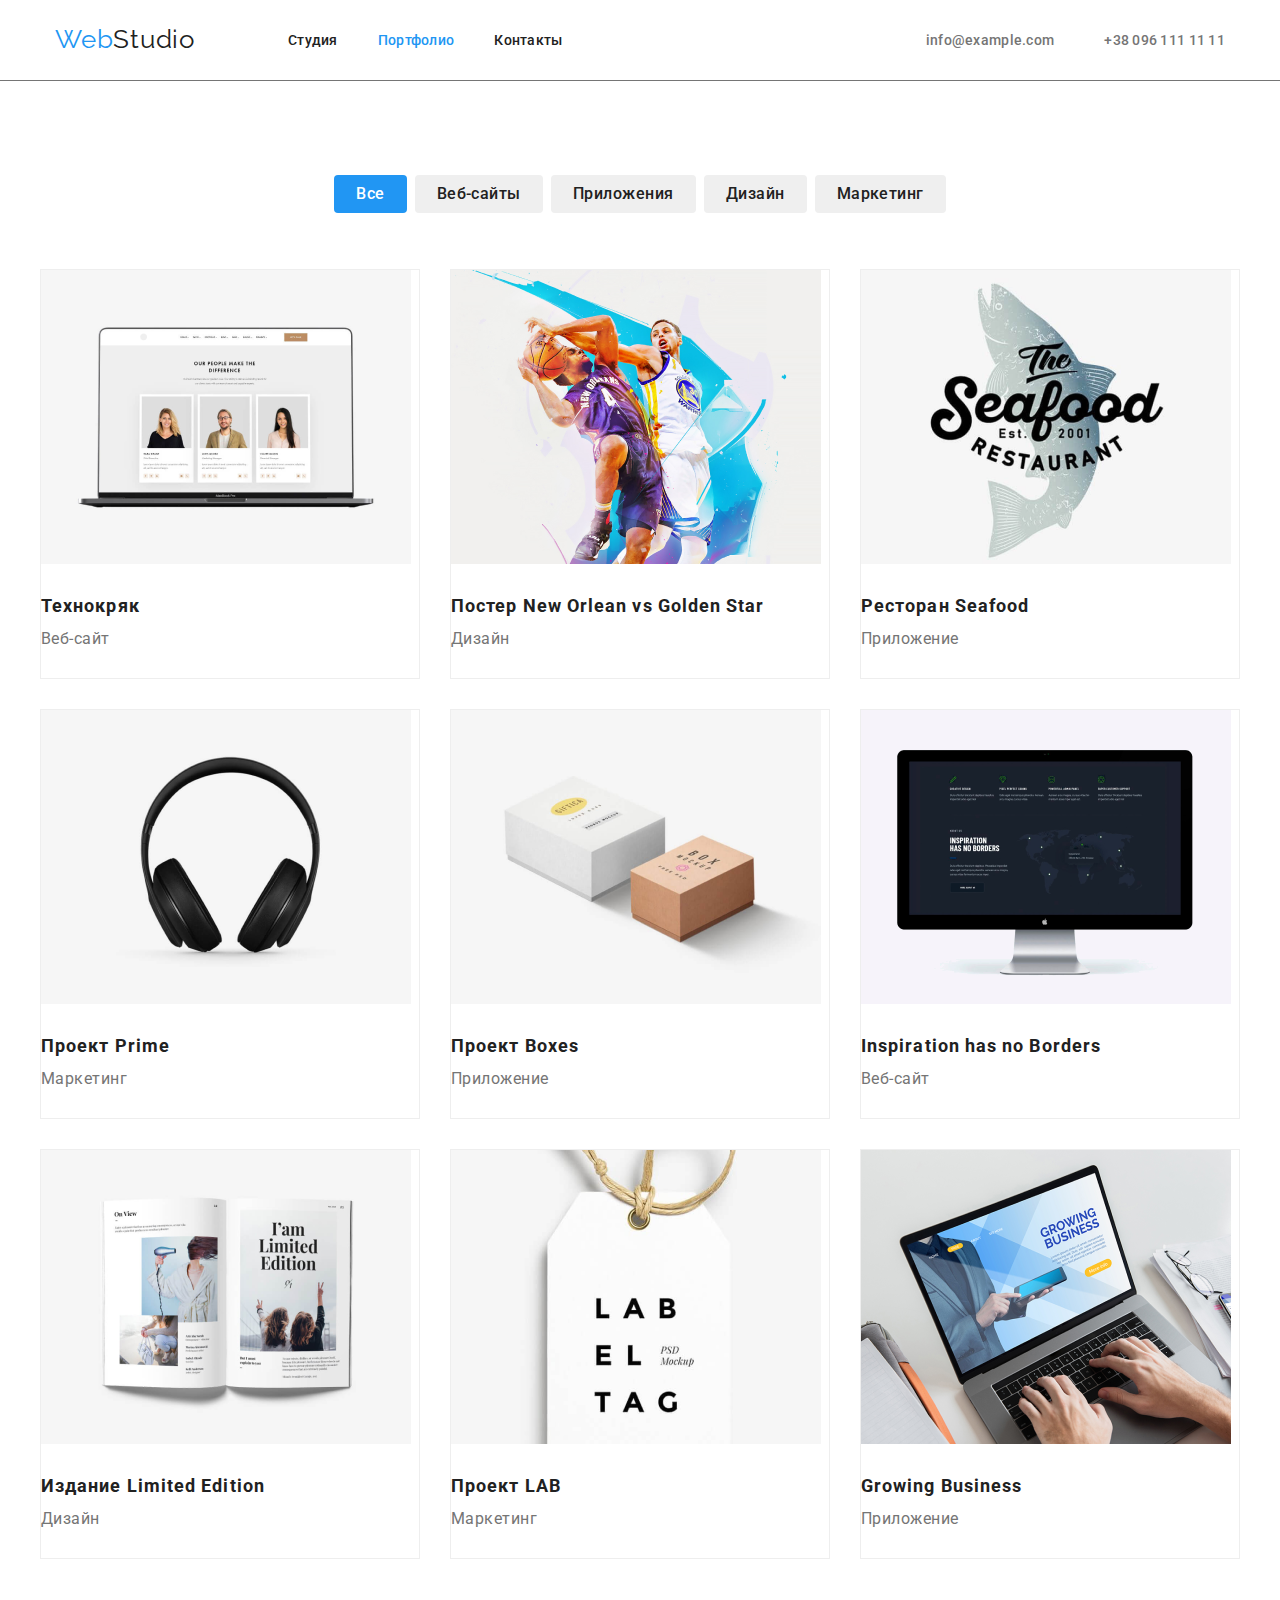
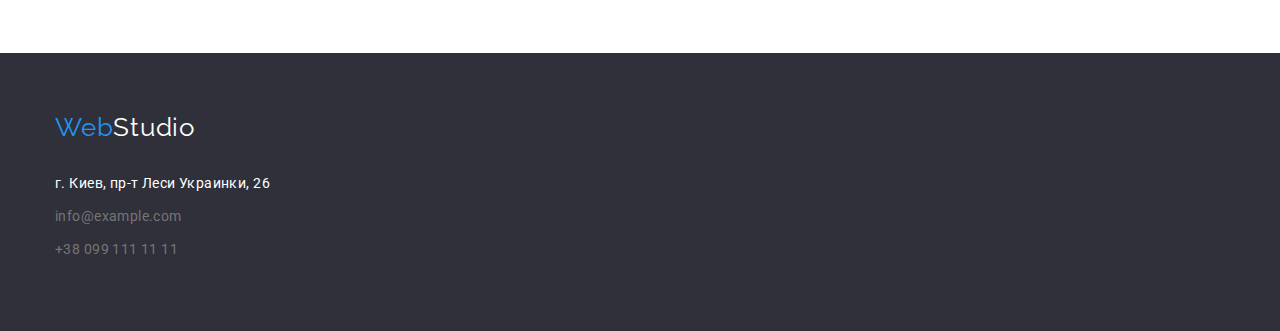
==== commit 364bea28: "HW3" ====
--- a/portfolio.html
+++ b/portfolio.html
@@ -47,13 +47,13 @@
     </header>
     <main>
       <!--Наши проекты-->
-      <section class="section project">
+      <section class="project">
         <div class="container">
           <h1 class="title">Проекты</h1>
           
             <ul class="btn">
               <li class="item">
-                <button class="filter-button" type="button">Все</button>
+                <button class="current" type="button">Все</button>
               </li>
               <li class="item">
                 <button class="filter-button" type="button">Веб-сайты</button>
--- a/CSS/styles.css
+++ b/CSS/styles.css
@@ -286,6 +286,9 @@
 }
 
 /*portfolio section */
+.projects {
+  padding-bottom: 94px;
+}
 .project .title {
   position: absolute;
   width: 1px;
@@ -300,7 +303,6 @@
   margin-right: auto;
   display: flex;
   justify-content: center;
-  margin: 94px 0 50px;
 }
 .btn .item + .item {
   margin-left: 8px;
@@ -310,7 +312,21 @@
   padding-bottom: 56px;
   align-items: center;
 }
-
+.btn .current {
+  font-weight: 500;
+  font-size: 16px;
+  line-height: 1.62;
+  text-align: center;
+  letter-spacing: 0.03em;
+  color: var(--additional-color);
+  background-color: var(--accent-color);
+  cursor: pointer;
+  border-radius: 4px;
+  cursor: pointer;
+  padding: 6px 22px;
+  margin: 0;
+  border: transparent;
+}
 .btn .filter-button {
   font-weight: 500;
   font-size: 16px;
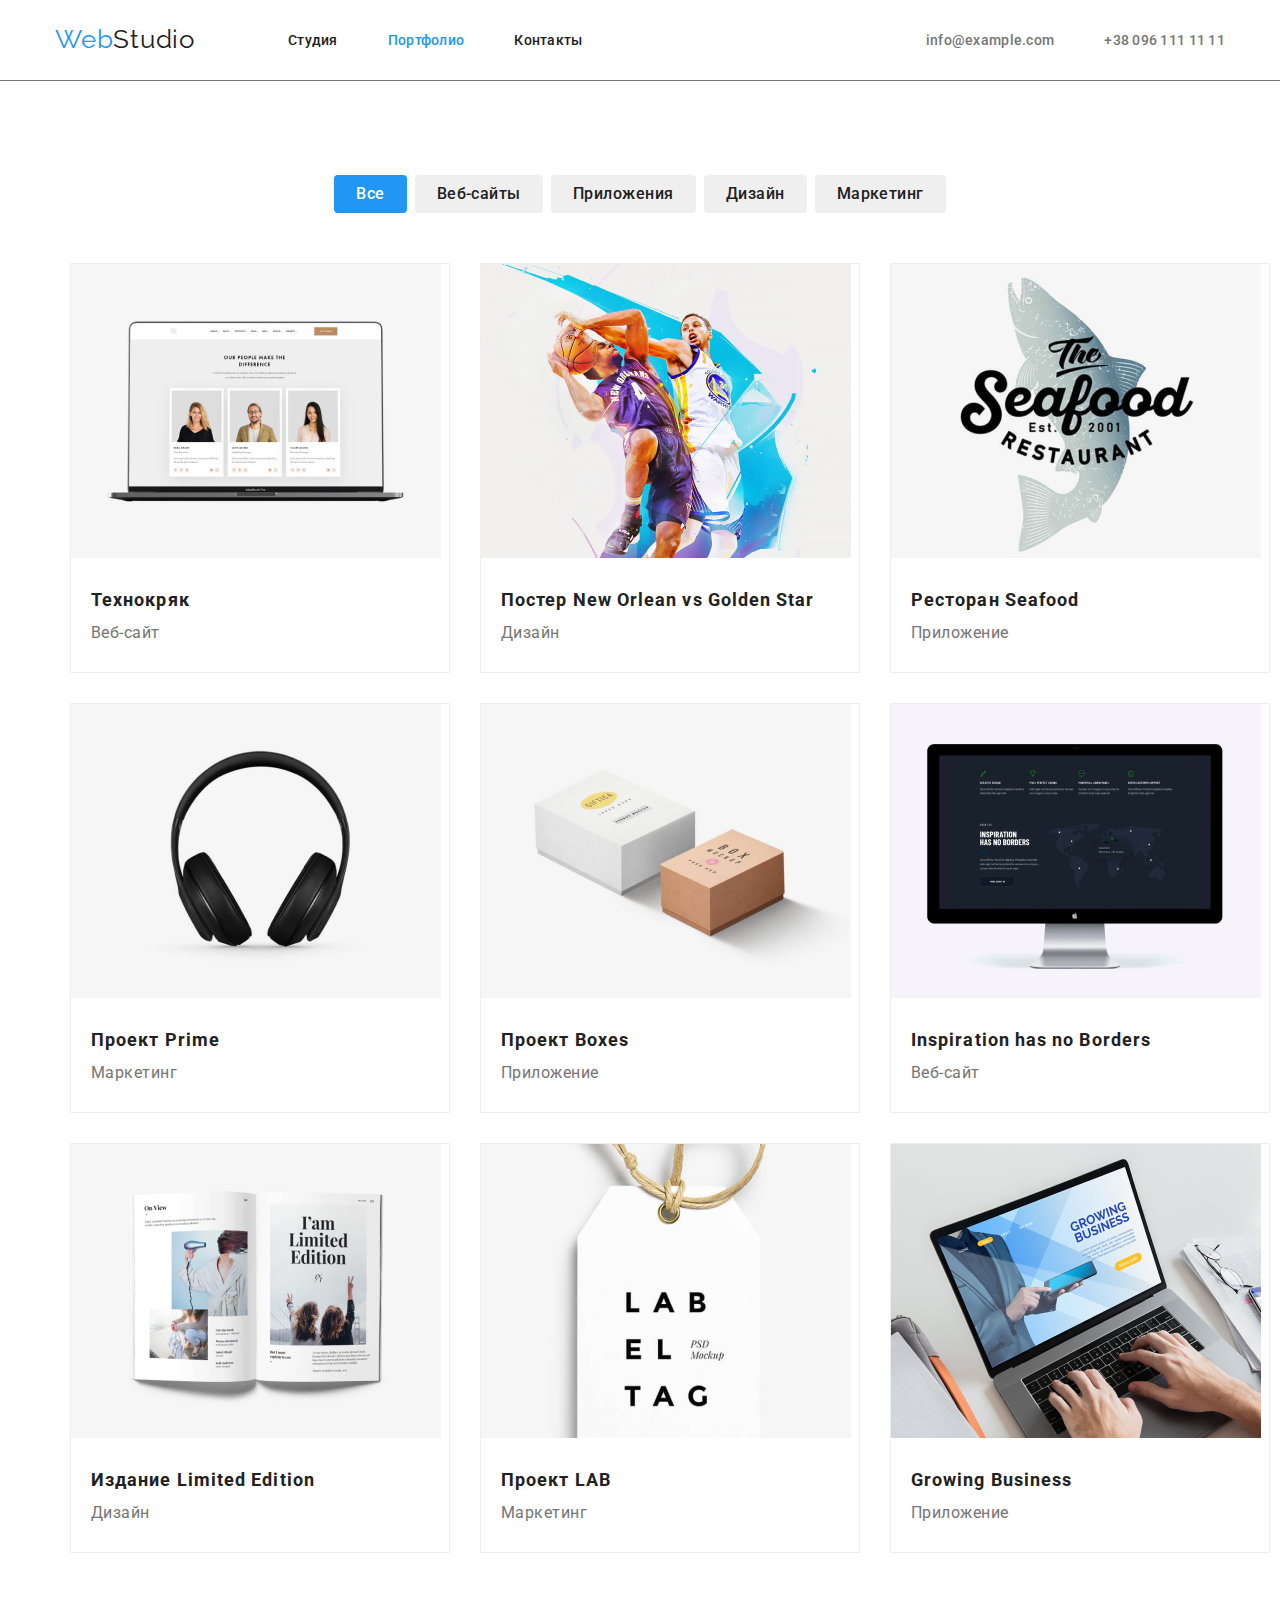
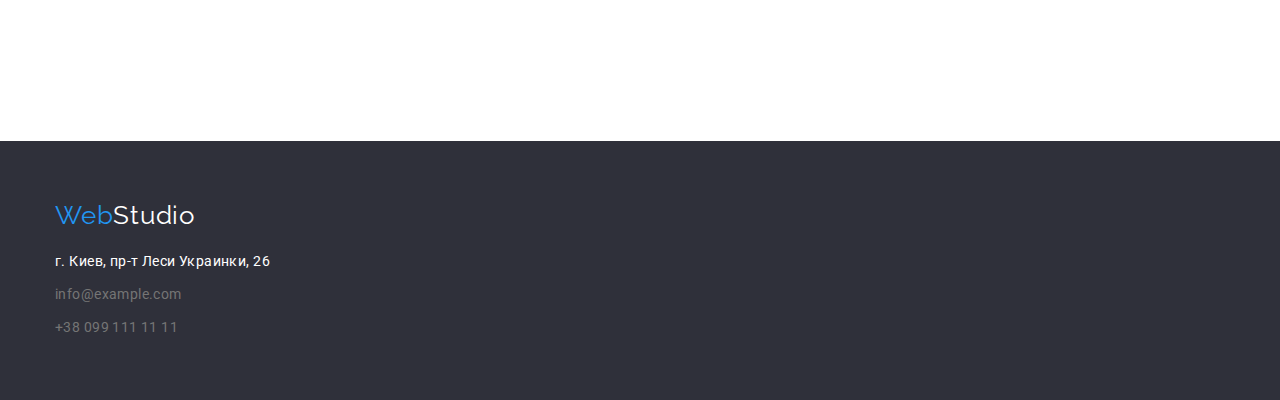
==== commit 09380a87: "Update portfolio.html" ====
--- a/portfolio.html
+++ b/portfolio.html
@@ -1,6 +1,7 @@
 <!DOCTYPE html>
 <html lang="en">
-  <head>
+
+<head>
     <meta charset="UTF-8" />
     <meta http-equiv="X-UA-Compatible" content="IE=edge" />
     <meta name="viewport" content="width=device-width, initial-scale=1.0" />
@@ -8,170 +9,151 @@
     <link rel="preconnect" href="https://fonts.googleapis.com" />
     <link rel="preconnect" href="https://fonts.gstatic.com" crossorigin />
     <link
-      href="https://fonts.googleapis.com/css2?family=Raleway:wght@700&family=Roboto:wght@400;500;700;900&display=swap"
-      rel="stylesheet"
-    />
+        href="https://fonts.googleapis.com/css2?family=Raleway:wght@700&family=Roboto:wght@400;500;700;900&display=swap"
+        rel="stylesheet" />
     <link rel="stylesheet" href="./modern-normalize.css" />
     <link rel="stylesheet" href="./CSS/styles.css" />
-  </head>
-  <body>
+</head>
+
+<body>
     <header class="page-header">
-      <div class="container">
-        <div class="header-content">
-          <a href="./index.html" class="logo">
-            Web<span class="logo_second">Studio</span>
-          </a>
-          <nav class="nav-block">
-            <ul class="site-nav">
-              <li class="item">
-                <a href="./index.html" class="link">Студия</a>
-              </li>
-              <li class="item">
-                <a href="./portfolio.html" class="link current">Портфолио</a>
-              </li>
-              <li class="item"><a href="" class="link">Контакты</a></li>
-            </ul>
-          </nav>
-          <ul class="auth-nav">
-            <li class="item">
-              <a href="mailto:info@example.com" class="link"
-                >info@example.com</a
-              >
-            </li>
-            <li class="item">
-              <a href="tel:+380961111111" class="link">+38 096 111 11 11</a>
-            </li>
-          </ul>
+        <div class="container">
+            <div class="header-content">
+                <a href="./index.html" class="logo">
+                    Web<span class="logo_second">Studio</span>
+                </a>
+                <nav class="nav-block">
+                    <ul class="site-nav">
+                        <li class="item">
+                            <a href="./index.html" class="link">Студия</a>
+                        </li>
+                        <li class="item">
+                            <a href="./portfolio.html" class="link current">Портфолио</a>
+                        </li>
+                        <li class="item"><a href="" class="link">Контакты</a></li>
+                    </ul>
+                </nav>
+                <ul class="auth-nav">
+                    <li class="item">
+                        <a href="mailto:info@example.com" class="link">info@example.com</a>
+                    </li>
+                    <li class="item">
+                        <a href="tel:+380961111111" class="link">+38 096 111 11 11</a>
+                    </li>
+                </ul>
+            </div>
         </div>
-      </div>
     </header>
     <main>
-      <!--Наши проекты-->
-      <section class="project">
-        <div class="container">
-          <h1 class="title">Проекты</h1>
-          
-            <ul class="btn">
-              <li class="item">
-                <button class="current" type="button">Все</button>
-              </li>
-              <li class="item">
-                <button class="filter-button" type="button">Веб-сайты</button>
-              </li>
-              <li class="item">
-                <button class="filter-button" type="button">Приложения</button>
-              </li>
-              <li class="item">
-                <button class="filter-button" type="button">Дизайн</button>
-              </li>
-              <li class="item">
-                <button class="filter-button" type="button">Маркетинг</button>
-              </li>
+        <!--Наши проекты-->
+        <section class="section">
+            <div class="container">
+                <h1 class="hidden">Проекты</h1>
+
+                <ul class="btn">
+                    <li class="item">
+                        <button class="current" type="button">Все</button>
+                    </li>
+                    <li class="item">
+                        <button class="filter-button" type="button">Веб-сайты</button>
+                    </li>
+                    <li class="item">
+                        <button class="filter-button" type="button">Приложения</button>
+                    </li>
+                    <li class="item">
+                        <button class="filter-button" type="button">Дизайн</button>
+                    </li>
+                    <li class="item">
+                        <button class="filter-button" type="button">Маркетинг</button>
+                    </li>
+                </ul>
+            <ul class="projects">
+                <li class="element">
+                    <img src="./img/techno.png" alt="Технокряк" width="370" />
+                    <div class="products">
+                        <h2 class="link">Технокряк</h2>
+                        <p class="text">Веб-сайт</p>
+                    </div>
+                </li>
+                <li class="element">
+                    <img src="./img/ball.png" alt="Постер New Orlean vs Golden Star" width="370" />
+                    <div class="products">
+                        <h2 class="link">Постер New Orlean vs Golden Star</h2>
+                        <p class="text">Дизайн</p>
+                    </div>
+                </li>
+                <li class="element">
+                    <img src="./img/4.png" alt="Ресторан Seafood" width="370" />
+                    <div class="products">
+                        <h2 class="link">Ресторан Seafood</h2>
+                        <p class="text">Приложение</p>
+                    </div>
+                </li>
+                <li class="element">
+                    <img src="./img/5.png" alt="Проект Prime" width="370" />
+                    <div class="products">
+                        <h2 class="link">Проект Prime</h2>
+                        <p class="text">Маркетинг</p>
+                    </div>
+                </li>
+                <li class="element">
+                    <img src="./img/6.png" alt="Проект Boxes" width="370" />
+                    <div class="products">
+                        <h2 class="link">Проект Boxes</h2>
+                        <p class="text">Приложение</p>
+                    </div>
+                </li>
+                <li class="element">
+                    <img src="./img/7.png" alt="Inspiration has no Borders" width="370" />
+                    <div class="products">
+                        <h2 class="link">Inspiration has no Borders</h2>
+                        <p class="text">Веб-сайт</p>
+                    </div>
+                </li>
+                <li class="element">
+                    <img src="./img/8.png" alt="Издание Limited Edition" width="370" />
+                    <div class="products">
+                        <h2 class="link">Издание Limited Edition</h2>
+                        <p class="text">Дизайн</p>
+                    </div>
+                </li>
+                <li class="element">
+                    <img src="./img/9.png" alt="Проект LAB" width="370" />
+                    <div class="products">
+                        <h2 class="link">Проект LAB</h2>
+                        <p class="text">Маркетинг</p>
+                    </div>
+                </li>
+                <li class="element">
+                    <img src="./img/10.png" alt="Growing Business" width="370" />
+                    <div class="products">
+                        <h2 class="link">Growing Business</h2>
+                        <p class="text">Приложение</p>
+                    </div>
+                </li>
             </ul>
-          </div>
-          <ul class="projects">
-            <li class="element">
-              <img src="./img/techno.png" alt="Технокряк" width="370" />
-              <div class="products">
-                <h2 class="link">Технокряк</h2>
-                <p class="text">Веб-сайт</p>
-              </div>
-            </li>
-            <li class="element">
-              <img
-                src="./img/ball.png"
-                alt="Постер New Orlean vs Golden Star"
-                width="370"
-              />
-              <div class="products">
-                <h2 class="link">Постер New Orlean vs Golden Star</h2>
-                <p class="text">Дизайн</p>
-              </div>
-            </li>
-            <li class="element">
-              <img src="./img/4.png" alt="Ресторан Seafood" width="370" />
-              <div class="products">
-                <h2 class="link">Ресторан Seafood</h2>
-                <p class="text">Приложение</p>
-              </div>
-            </li>
-            <li class="element">
-              <img src="./img/5.png" alt="Проект Prime" width="370" />
-              <div class="products">
-                <h2 class="link">Проект Prime</h2>
-                <p class="text">Маркетинг</p>
-              </div>
-            </li>
-            <li class="element">
-              <img src="./img/6.png" alt="Проект Boxes" width="370" />
-              <div class="products">
-                <h2 class="link">Проект Boxes</h2>
-                <p class="text">Приложение</p>
-              </div>
-            </li>
-            <li class="element">
-              <img
-                src="./img/7.png"
-                alt="Inspiration has no Borders"
-                width="370"
-              />
-              <div class="products">
-                <h2 class="link">Inspiration has no Borders</h2>
-                <p class="text">Веб-сайт</p>
-              </div>
-            </li>
-            <li class="element">
-              <img
-                src="./img/8.png"
-                alt="Издание Limited Edition"
-                width="370"
-              />
-              <div class="products">
-                <h2 class="link">Издание Limited Edition</h2>
-                <p class="text">Дизайн</p>
-              </div>
-            </li>
-            <li class="element">
-              <img src="./img/9.png" alt="Проект LAB" width="370" />
-              <div class="products">
-                <h2 class="link">Проект LAB</h2>
-                <p class="text">Маркетинг</p>
-              </div>
-            </li>
-            <li class="element">
-              <img src="./img/10.png" alt="Growing Business" width="370" />
-              <div class="products">
-                <h2 class="link">Growing Business</h2>
-                <p class="text">Приложение</p>
-              </div>
-            </li>
-          </ul>
-        </div>
-      </section>
+            </div>
+        </section>
     </main>
     <footer class="end-page">
-      <div class="container">
-        <p class="logo-footer">
-          <a href="./index.html" class="logo"
-            >Web<span class="logo_second_color">Studio</span></a
-          >
-        </p>
-        <address class="address">
-          <ul class="address-section">
-            <li class="street">
-              <a href="" class="link">г. Киев, пр-т Леси Украинки, 26</a>
-            </li>
-            <li class="mail">
-              <a href="mailto:info@example.com" class="text"
-                >info@example.com</a
-              >
-            </li>
-            <li class="mail">
-              <a href="tel:+380991111111" class="text">+38 099 111 11 11</a>
-            </li>
-          </ul>
-        </address>
-      </div>
+        <div class="container">
+            <p class="logo-footer">
+                <a href="./index.html" class="logo">Web<span class="logo_second_color">Studio</span></a>
+            </p>
+            <address class="address">
+                <ul class="address-section">
+                    <li class="street">
+                        <a href="" class="link">г. Киев, пр-т Леси Украинки, 26</a>
+                    </li>
+                    <li class="mail">
+                        <a href="mailto:info@example.com" class="text">info@example.com</a>
+                    </li>
+                    <li class="mail">
+                        <a href="tel:+380991111111" class="text">+38 099 111 11 11</a>
+                    </li>
+                </ul>
+            </address>
+        </div>
     </footer>
-  </body>
+</body>
 </html>
--- a/CSS/styles.css
+++ b/CSS/styles.css
@@ -68,7 +68,7 @@
 }
 
 .site-nav .item {
-  margin-right: 40px;
+  margin-right: 50px;
 }
 .site-nav .item:last-child {
   margin-right: 0;
@@ -123,7 +123,6 @@
   font-size: 44px;
   line-height: 1.36;
   letter-spacing: 0.06em;
-  margin-top: 30px;
 }
 .hero .button {
   font-weight: 700;
@@ -161,14 +160,11 @@
 .feature-list {
   display: flex;
   align-items: center;
-  padding: 0;
-}
-.feature-list .item {
-  width: 270px;
-  height: 75px;
-  left: 215px;
-  top: 800px;
-}
+}
+.feature-list .item:not(:last-child) {
+  margin-right: 30px;
+}
+
 .feature-list .title {
   font-weight: 700;
   font-size: 14px;
@@ -176,7 +172,7 @@
   letter-spacing: 0.03em;
   text-transform: uppercase;
   color: var(--litle-text-color);
-  padding-bottom: 10px;
+  margin-bottom: 10px;
   align-items: center;
 }
 .feature-list .text {
@@ -185,6 +181,10 @@
   line-height: 1.7;
   color: var(--primary-text-color);
   letter-spacing: 0.03em;
+}
+.section.work {
+  padding-top: 0;
+  padding-bottom: 94px;
 }
 
 .section-title {
@@ -204,7 +204,7 @@
   max-width: 100%;
   height: auto;
 }
-.works {
+.works:not(:last-child) {
   margin-right: 30px;
 }
 .team {
@@ -213,8 +213,11 @@
 .workers-list {
   display: flex;
 }
+.works-img:not(:last-child) {
+  margin-right: 30px;
+}
 .works-img {
-  margin-right: 30px;
+  background-color: var(--additional-color);
 }
 .workers-list .title {
   font-weight: 500;
@@ -254,16 +257,16 @@
   font-size: 14px;
   line-height: 1.71;
   letter-spacing: 0.03em;
-  margin-top: 30px;
+  margin-top: 20px;
 }
 .address-section {
   margin-bottom: 0;
   padding: 0;
 }
-.address .street {
+.address .street:not(:last-child) {
   margin-bottom: 9px;
 }
-.address .mail {
+.address .mail:not(:last-child) {
   margin-bottom: 9px;
 }
 .address-section .link {
@@ -289,7 +292,7 @@
 .projects {
   padding-bottom: 94px;
 }
-.project .title {
+.section .hidden {
   position: absolute;
   width: 1px;
   height: 1px;
@@ -300,18 +303,14 @@
   clip: rect(0 0 0 0);
 }
 .btn {
-  margin-right: auto;
+  margin-bottom: 50px;
   display: flex;
   justify-content: center;
 }
 .btn .item + .item {
   margin-left: 8px;
 }
-.btn .item {
-  margin-top: 94px;
-  padding-bottom: 56px;
-  align-items: center;
-}
+
 .btn .current {
   font-weight: 500;
   font-size: 16px;
@@ -396,5 +395,5 @@
   margin-bottom: 0px;
 }
 .products {
-  padding: 24px 20px 24px 0;
-}
+  padding: 24px 20px 24px 20px;
+}
